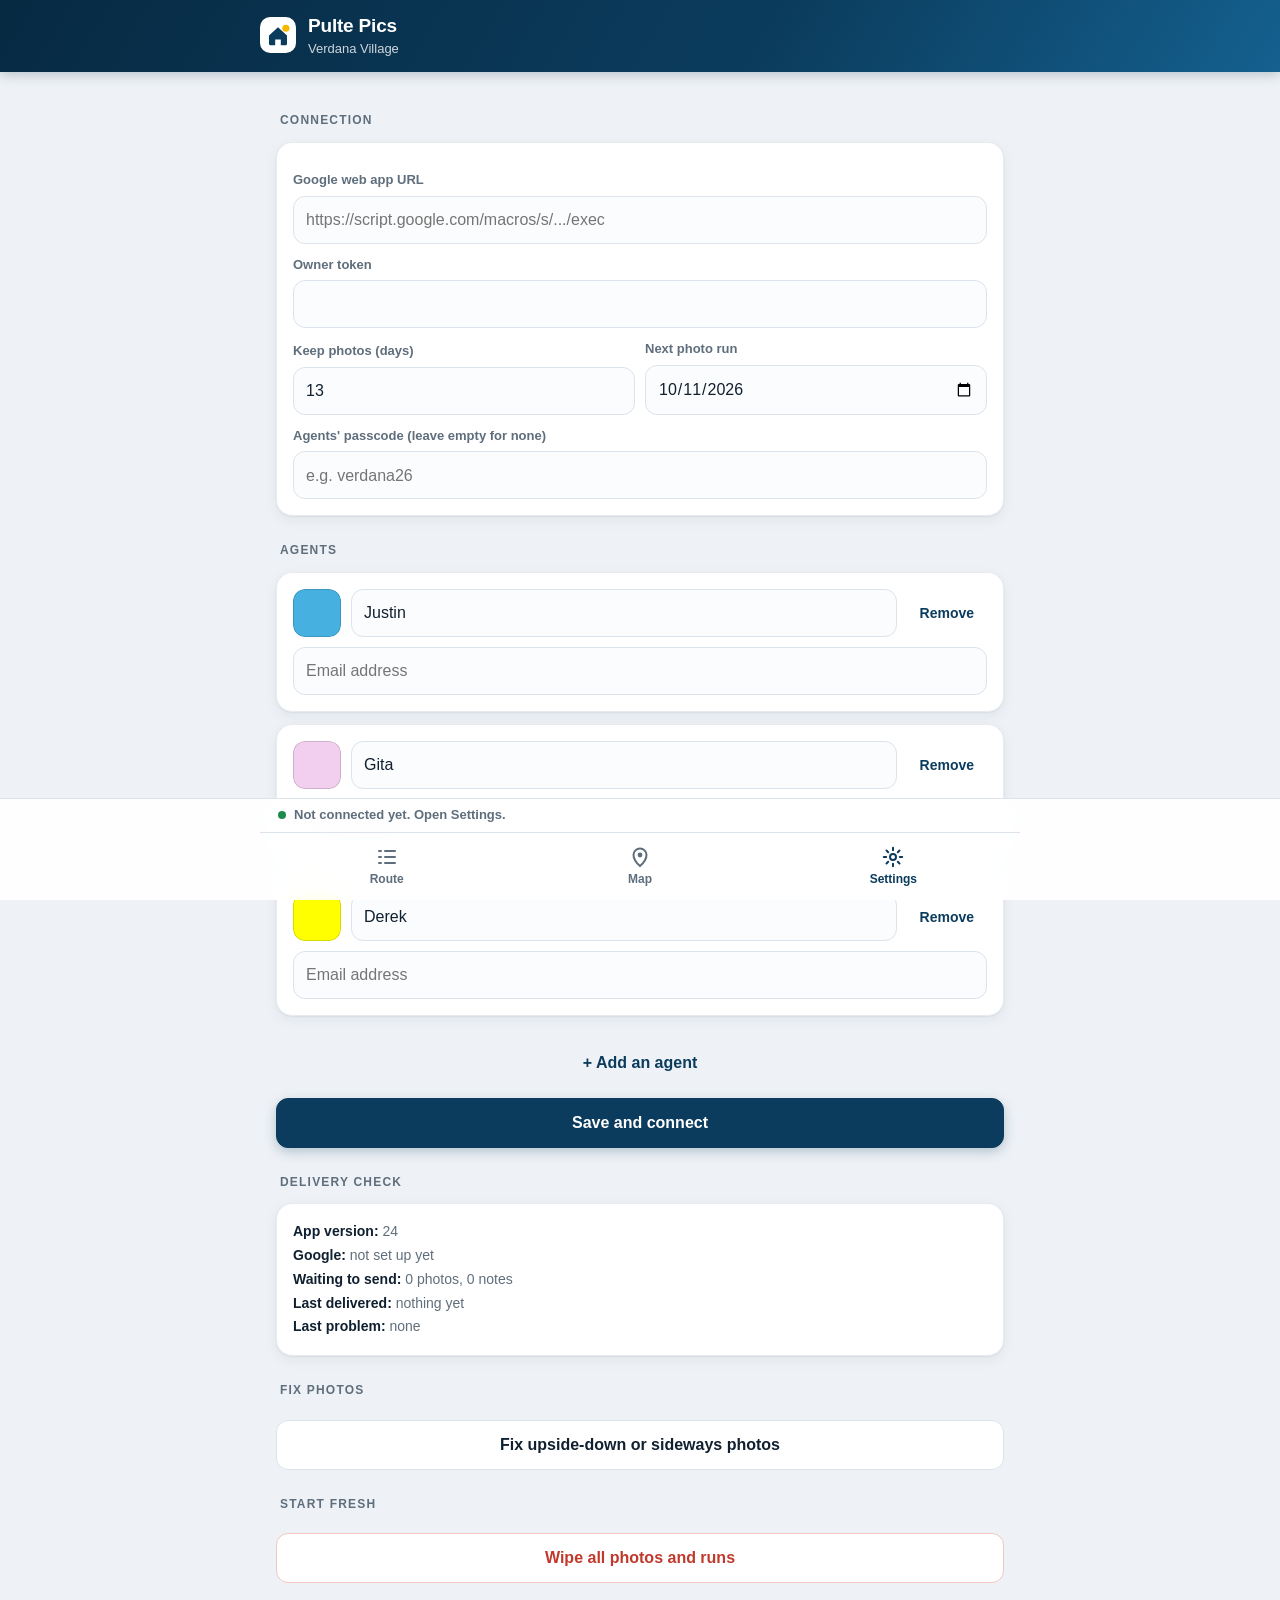
==== docs/index.html @ 641f1fa7 "Turn photos from the agents' page; owner path for shared photo actions; delivered count from Drive i" ====
<!doctype html>
<html lang="en">
<head>
<meta charset="utf-8">
<meta name="viewport" content="width=device-width, initial-scale=1, viewport-fit=cover">
<meta name="apple-mobile-web-app-capable" content="yes">
<meta name="apple-mobile-web-app-status-bar-style" content="black-translucent">
<meta name="apple-mobile-web-app-title" content="Pulte Pics">
<meta name="theme-color" content="#0b3c5d">
<meta name="robots" content="noindex">
<title>Pulte Pics</title>
<link rel="manifest" href="manifest.webmanifest">
<link rel="apple-touch-icon" href="icon.png">
<link rel="stylesheet" href="style.css?v=24">
</head>
<body>
<header>
  <div class="brand">
    <svg class="logo" viewBox="0 0 32 32" aria-hidden="true"><rect width="32" height="32" rx="9" fill="#fff"/><path d="M8 16.5 16 9l8 7.5V24a1 1 0 0 1-1 1h-4.5v-5h-5v5H9a1 1 0 0 1-1-1z" fill="#0b3c5d"/><circle cx="23" cy="10" r="3.2" fill="#f5b800"/></svg>
    <div>
      <h1>Pulte Pics</h1>
      <div class="sub" id="headsub">Verdana Village</div>
    </div>
  </div>
</header>

<main>
  <!-- Run: start, review, route -->
  <section id="view-run">
    <div id="run-start">
      <div class="intro">
        <h2 class="title">New photo run</h2>
        <p class="muted">Upload the agents' starred map. Every star becomes a lot on your route.</p>
      </div>
      <div class="card">
        <div class="step"><span class="num-badge">1</span><div class="grow">
          <label for="run-date">Photo run date</label>
          <input type="date" id="run-date">
        </div></div>
        <div class="step"><span class="num-badge">2</span><div class="grow">
          <label for="map-file">Agents' starred map</label>
          <label class="drop" for="map-file">
            <svg viewBox="0 0 24 24" width="26" height="26" aria-hidden="true"><path d="M7 3h7l5 5v12a1 1 0 0 1-1 1H7a1 1 0 0 1-1-1V4a1 1 0 0 1 1-1z" fill="none" stroke="currentColor" stroke-width="1.6"/><path d="M14 3v5h5M12 11v6m-3-3 3-3 3 3" fill="none" stroke="currentColor" stroke-width="1.6" stroke-linecap="round" stroke-linejoin="round"/></svg>
            <span id="map-name">Choose the PDF</span>
          </label>
          <input type="file" id="map-file" accept="application/pdf" class="visually-hidden">
        </div></div>
        <div class="stack">
          <button class="primary" id="btn-read">Read the map</button>
          <button class="ghost" id="btn-manual">Skip the map and add lots by hand</button>
        </div>
        <p class="muted center" id="read-msg"></p>
      </div>
    </div>

    <div id="run-review" class="hide">
      <div class="intro">
        <h2 class="title">Check the lots</h2>
        <p class="muted" id="review-sum"></p>
      </div>
      <div id="review-warn"></div>
      <div id="review-list"></div>
      <div class="stack sticky-actions">
        <button class="primary" id="btn-route">Build my route</button>
        <div class="row">
          <button class="grow" id="btn-add">Add a lot</button>
          <button class="grow ghost" id="btn-discard">Start over</button>
        </div>
      </div>
    </div>

    <div id="run-route" class="hide">
      <div class="card summary">
        <div class="row between">
          <h2 class="title" id="route-title">Route</h2>
          <span class="muted" id="route-pct"></span>
        </div>
        <div class="progress"><i id="route-bar"></i></div>
        <div id="route-sum" class="agent-chips"></div>
        <div class="stack"><button class="primary big" id="btn-go">Go to next lot</button></div>
      </div>
      <div id="route-list"></div>
      <h3 class="section">When you are done</h3>
      <div class="stack">
        <button class="primary" id="btn-notify">Email agents: photos are complete</button>
        <button id="btn-reroute">Re-plan the rest from where I am</button>
        <div class="row">
          <button class="grow" id="btn-edit">Edit the lot list</button>
          <button class="grow ghost" id="btn-new">Finish run</button>
        </div>
      </div>
    </div>
  </section>

  <!-- One lot: find it, then shoot it -->
  <section id="view-lot" class="hide">
    <button class="back" id="btn-back">&larr; Route</button>
    <div class="card lot-hero" id="lot-band">
      <div>
        <div class="agent-tag"><span class="dot" id="lot-dot"></span><span id="lot-agent"></span></div>
        <div class="big-lot"><small>Lot</small><span id="lot-num"></span></div>
      </div>
      <div id="lot-count" class="lot-count"></div>
    </div>

    <div id="lot-find">
      <div class="card compass">
        <svg id="arrow" viewBox="0 0 100 100" width="108" height="108" aria-hidden="true">
          <circle cx="50" cy="50" r="46" fill="#f3f6f9" stroke="#d9e1e8" stroke-width="2"/>
          <path d="M50 12 L71 70 L50 58 L29 70 Z" fill="#0b3c5d"/>
        </svg>
        <div class="grow">
          <div id="find-dist" class="dist">Finding you...</div>
          <div id="find-hint" class="muted"></div>
          <button class="small" id="btn-compass">Turn on compass</button>
        </div>
      </div>
      <div id="mini"><svg id="mini-path" class="routeline"></svg><div id="mini-here" class="hide"></div><div id="mini-target"></div><div id="mini-me" class="hide"><i></i></div></div>
      <div class="stack">
        <button class="good big" id="btn-here">I'm here: take photos</button>
        <button class="ghost" id="btn-skip-find">Skip the camera, go to notes</button>
      </div>
    </div>

    <div id="lot-shoot" class="hide">
      <div class="row">
        <button class="primary grow" id="btn-cam">Take photos</button>
        <label class="btn grow" title="The iPhone camera with Night mode and full 12 MP. Tap Use Photo after each shot.">Best quality
          <input type="file" id="hq" accept="image/*" capture="environment" class="hide">
        </label>
      </div>
      <div class="row quality-row">
        <span class="muted grow">Low light? <b>Best quality</b> uses the iPhone camera with Night mode. Photos are not saved to your camera roll.</span>
        <label class="btn small">Library
          <input type="file" id="lib" accept="image/*" multiple class="hide">
        </label>
      </div>
      <div class="card">
        <p id="lot-photos-sum" class="muted"></p>
        <div id="lot-photos"></div>
      </div>
      <h3 class="section">Stage</h3>
      <div class="chips" id="stage-chips"></div>
      <label for="lot-extra">Anything to add (optional)</label>
      <textarea id="lot-extra" rows="2" placeholder="e.g. Pool cage going up"></textarea>
      <div class="preview">
        <div class="preview-label">Customer note</div>
        <div id="lot-preview"></div>
      </div>
      <div class="stack">
        <button class="good big" id="btn-done">Submit &rarr; next lot</button>
        <button class="ghost" id="btn-refind">Back to finding this lot</button>
      </div>
    </div>
  </section>

  <!-- Map -->
  <section id="view-map" class="hide">
    <div class="map-tools">
      <div class="seg">
        <button id="zoom-out" aria-label="Zoom out">&minus;</button>
        <button id="zoom-in" aria-label="Zoom in">+</button>
      </div>
      <button class="small" id="zoom-next">Next lot</button>
      <span class="muted">Pinch to zoom · tap a pin</span>
    </div>
    <div id="mapwrap"><div id="mapinner"></div></div>
  </section>

  <!-- Straighten photos already in Drive -->
  <section id="view-fix" class="hide">
    <button class="back" id="fix-back">&larr; Settings</button>
    <div class="intro">
      <h2 class="title">Fix photo orientation</h2>
      <p class="muted">Tap a photo to turn it: once for upside down, again for a quarter turn either way. Then press Fix. Each original goes to Drive's trash only after its straightened copy is saved, so nothing is lost.</p>
    </div>
    <div class="row" style="margin-bottom:8px"><select id="fix-date" class="grow" aria-label="Photo run"></select></div>
    <p class="muted" id="fix-msg"></p>
    <div id="fix-list"></div>
    <div class="stack sticky-actions"><button class="primary" id="fix-go" disabled>Fix 0 photos</button></div>
  </section>

  <!-- Settings -->
  <section id="view-settings" class="hide">
    <h3 class="section">Connection</h3>
    <div class="card">
      <label for="set-url">Google web app URL</label>
      <input type="text" id="set-url" autocapitalize="off" autocorrect="off" placeholder="https://script.google.com/macros/s/.../exec">
      <label for="set-token">Owner token</label>
      <input type="password" id="set-token" autocapitalize="off" autocorrect="off">
      <div class="row two">
        <div class="grow"><label for="set-expire">Keep photos (days)</label><input type="number" id="set-expire" min="1" max="90"></div>
        <div class="grow"><label for="set-next">Next photo run</label><input type="date" id="set-next"></div>
      </div>
      <label for="set-pass">Agents' passcode (leave empty for none)</label>
      <input type="text" id="set-pass" autocapitalize="off" autocorrect="off" autocomplete="off" placeholder="e.g. verdana26">
    </div>
    <h3 class="section">Agents</h3>
    <div id="agent-list"></div>
    <div class="stack">
      <button class="ghost" id="btn-add-agent">+ Add an agent</button>
      <button class="primary" id="btn-save">Save and connect</button>
    </div>
    <p class="muted center" id="set-msg"></p>
    <div id="portal-links"></div>
    <h3 class="section">Delivery check</h3>
    <div class="card diag" id="diag"></div>
    <h3 class="section">Fix photos</h3>
    <div class="stack"><button id="btn-fixer">Fix upside-down or sideways photos</button></div>
    <h3 class="section">Start fresh</h3>
    <div class="stack"><button class="danger" id="btn-wipe">Wipe all photos and runs</button></div>
  </section>
</main>

<!-- Rapid camera: every tap of the shutter saves a photo, no confirm step -->
<div id="camera" class="hide">
  <video id="cam-video" playsinline autoplay muted></video>
  <div id="cam-flash"></div>
  <div id="cam-ui">
    <div id="cam-top"></div>
    <button id="cam-torch" class="hide" aria-pressed="false">Light</button>
    <button id="cam-flip" title="Use this if saved photos come out upside down">Flip</button>
    <div id="cam-lenses"></div>
    <div id="cam-bar">
      <span id="cam-count">0</span>
      <button id="cam-shutter" aria-label="Take a photo"></button>
      <button id="cam-close">Done</button>
    </div>
  </div>
</div>

<nav>
  <div id="status">Not connected yet. Open Settings.</div>
  <div class="tabs">
    <button data-tab="run" class="on"><svg viewBox="0 0 24 24" aria-hidden="true"><path d="M4 6h2m4 0h10M4 12h2m4 0h10M4 18h2m4 0h10" fill="none" stroke="currentColor" stroke-width="2" stroke-linecap="round"/></svg>Route</button>
    <button data-tab="map"><svg viewBox="0 0 24 24" aria-hidden="true"><path d="M12 21s-6.5-5.6-6.5-11a6.5 6.5 0 0 1 13 0c0 5.4-6.5 11-6.5 11z" fill="none" stroke="currentColor" stroke-width="2"/><circle cx="12" cy="10" r="2.4" fill="currentColor"/></svg>Map</button>
    <button data-tab="settings"><svg viewBox="0 0 24 24" aria-hidden="true"><circle cx="12" cy="12" r="3" fill="none" stroke="currentColor" stroke-width="2"/><path d="M12 2.8v2.4m0 13.6v2.4M2.8 12h2.4m13.6 0h2.4M5.5 5.5l1.7 1.7m9.6 9.6 1.7 1.7M5.5 18.5l1.7-1.7m9.6-9.6 1.7-1.7" stroke="currentColor" stroke-width="2" stroke-linecap="round"/></svg>Settings</button>
  </div>
</nav>

<script src="route.js?v=24"></script>
<script src="mapread.js?v=24"></script>
<script src="app.js?v=24"></script>
</body>
</html>
---- docs/style.css ----
/* Pulte Pics: photographer side */
:root {
  --bg: #eef2f6;
  --card: #ffffff;
  --ink: #102030;
  --muted: #5f6e7c;
  --line: #dde3ea;
  --brand: #0b3c5d;
  --brand-2: #14608f;
  --accent: #f5b800;
  --good: #1d8a4e;
  --bad: #c0392b;
  --radius: 16px;
  --shadow: 0 1px 2px rgba(16, 32, 48, .06), 0 4px 14px rgba(16, 32, 48, .06);
}
* { box-sizing: border-box; -webkit-tap-highlight-color: transparent; }
html, body { margin: 0; }
body {
  background: var(--bg);
  color: var(--ink);
  font: 16px/1.45 -apple-system, BlinkMacSystemFont, "SF Pro Text", "Segoe UI", Roboto, sans-serif;
  -webkit-text-size-adjust: 100%;
}
.hide { display: none !important; }
.visually-hidden { position: absolute; width: 1px; height: 1px; opacity: 0; pointer-events: none; }

/* ---------- header ---------- */
header {
  position: sticky; top: 0; z-index: 20;
  background: linear-gradient(120deg, #072a43, var(--brand) 60%, var(--brand-2));
  color: #fff;
  padding: calc(env(safe-area-inset-top) + 12px) 18px 14px;
  box-shadow: 0 2px 12px rgba(7, 42, 67, .25);
}
.brand { display: flex; align-items: center; gap: 12px; max-width: 760px; margin: 0 auto; }
.logo { width: 36px; height: 36px; flex: none; }
header h1 { margin: 0; font-size: 19px; letter-spacing: -.01em; }
header .sub { font-size: 13px; opacity: .8; }

main { padding: 14px 16px 150px; max-width: 760px; margin: 0 auto; }

/* ---------- type ---------- */
h2, h3 { margin: 0; }
.title { font-size: 22px; letter-spacing: -.02em; }
.section { font-size: 12px; font-weight: 700; letter-spacing: .1em; text-transform: uppercase; color: var(--muted); margin: 26px 4px 10px; }
.intro { margin: 6px 4px 14px; }
.intro .muted { margin-top: 4px; }
p { margin: 8px 0; }
.muted { color: var(--muted); font-size: 14px; }
.center { text-align: center; }
label { display: block; font-size: 13px; font-weight: 600; color: var(--muted); margin: 12px 0 6px; }

/* ---------- surfaces ---------- */
.card {
  background: var(--card); border-radius: var(--radius); box-shadow: var(--shadow);
  padding: 16px; margin: 12px 0; border: 1px solid rgba(221, 227, 234, .7);
}

/* ---------- controls ---------- */
button, .btn {
  font: inherit; font-weight: 600; font-size: 16px;
  border: 1px solid var(--line); background: #fff; color: var(--ink);
  border-radius: 12px; padding: 12px 16px; min-height: 50px; cursor: pointer;
  display: inline-flex; align-items: center; justify-content: center; gap: 8px;
  text-decoration: none; transition: transform .08s, box-shadow .15s, background .15s;
}
button:active, .btn:active { transform: scale(.98); }
button.primary, .btn.primary { background: var(--brand); border-color: var(--brand); color: #fff; box-shadow: 0 4px 12px rgba(11, 60, 93, .25); }
button.good { background: var(--good); border-color: var(--good); color: #fff; box-shadow: 0 4px 12px rgba(29, 138, 78, .25); }
button.ghost { background: transparent; border-color: transparent; color: var(--brand); }
button.danger { background: #fff; color: var(--bad); border-color: #f1c6c0; }
button.big { min-height: 58px; font-size: 17px; }
button.small, .btn.small { min-height: 38px; padding: 7px 12px; font-size: 14px; font-weight: 600; border-radius: 10px; }
button:disabled { opacity: .5; }
button.back { min-height: 36px; padding: 6px 12px; font-size: 14px; border-radius: 99px; background: #fff; }
.row { display: flex; gap: 10px; align-items: center; }
.row > .grow, .grow { flex: 1; min-width: 0; }
.row.between { justify-content: space-between; }
.row.two { align-items: flex-end; }
.stack > * { width: 100%; margin-top: 10px; }
input[type=text], input[type=email], input[type=number], input[type=date], input[type=password], select, textarea {
  font: inherit; width: 100%; padding: 11px 12px; min-height: 48px;
  border: 1px solid var(--line); border-radius: 12px; background: #fbfcfd; color: var(--ink);
  -webkit-appearance: none; appearance: none;
}
select { background: #fbfcfd url("data:image/svg+xml,%3Csvg xmlns='http://www.w3.org/2000/svg' width='12' height='8'%3E%3Cpath d='M1 1l5 5 5-5' fill='none' stroke='%235f6e7c' stroke-width='2'/%3E%3C/svg%3E") no-repeat right 14px center; padding-right: 36px; }
input:focus, select:focus, textarea:focus { outline: none; border-color: var(--brand-2); box-shadow: 0 0 0 3px rgba(20, 96, 143, .15); background: #fff; }
textarea { resize: vertical; }

/* ---------- start ---------- */
.step { display: flex; gap: 14px; align-items: flex-start; padding: 4px 0 8px; }
.num-badge { flex: none; width: 28px; height: 28px; border-radius: 50%; background: var(--brand); color: #fff; font-size: 14px; font-weight: 700; display: flex; align-items: center; justify-content: center; margin-top: 34px; }
.drop { display: flex; align-items: center; gap: 12px; margin: 0; padding: 16px; border: 2px dashed #c6d2dd; border-radius: 14px; background: #f7fafc; color: var(--brand); font-size: 16px; font-weight: 600; cursor: pointer; }
.drop.has { border-style: solid; border-color: var(--good); color: var(--good); background: #f1faf4; }

/* ---------- review ---------- */
.review-card { display: grid; grid-template-columns: 92px 1fr; gap: 14px; align-items: start; }
.thumb { width: 92px; height: 92px; border-radius: 12px; object-fit: cover; box-shadow: inset 0 0 0 1px rgba(0,0,0,.08); background: #e8edf2; }
.review-card .fields { display: grid; grid-template-columns: 1fr 1fr; gap: 8px; }
.review-card .fields input, .review-card .fields select { min-height: 44px; font-weight: 600; }
.review-card .acts { display: flex; gap: 6px; margin-top: 8px; flex-wrap: wrap; }
.review-card.warn { box-shadow: var(--shadow), inset 4px 0 0 #e7a400; }
.flag { color: #a4361f; font-size: 13px; font-weight: 600; margin-top: 6px; display: flex; gap: 6px; }
.flag::before { content: "!"; flex: none; width: 17px; height: 17px; border-radius: 50%; background: #fbe3dc; color: #a4361f; font-size: 12px; display: flex; align-items: center; justify-content: center; }
.notice { background: #fff8e6; border: 1px solid #f3dc9b; color: #6b4f00; border-radius: 14px; padding: 12px 14px; margin: 10px 0; font-size: 14px; font-weight: 600; }
.sticky-actions { position: sticky; bottom: calc(102px + env(safe-area-inset-bottom)); background: linear-gradient(transparent, var(--bg) 22%); padding-top: 18px; z-index: 5; }

/* ---------- route ---------- */
.summary .title { font-size: 20px; }
.progress { height: 10px; border-radius: 99px; background: #e5ebf0; overflow: hidden; margin: 12px 0; }
.progress i { display: block; height: 100%; width: 0; border-radius: 99px; background: linear-gradient(90deg, var(--good), #33b06c); transition: width .4s; }
.agent-chips { display: flex; flex-wrap: wrap; gap: 8px; }
.achip { display: inline-flex; align-items: center; gap: 7px; padding: 6px 12px 6px 8px; border-radius: 99px; background: #f1f4f7; font-size: 14px; font-weight: 600; }
.achip b { color: var(--muted); font-weight: 600; }
.dot { display: inline-block; width: 14px; height: 14px; border-radius: 50%; box-shadow: inset 0 0 0 1px rgba(0,0,0,.25); flex: none; }
.lot-row { display: flex; gap: 12px; align-items: center; padding: 12px 14px; margin: 8px 0; cursor: pointer; }
.lot-row .order { width: 30px; height: 30px; flex: none; border-radius: 50%; background: #eef2f6; color: var(--muted); font-size: 13px; font-weight: 700; display: flex; align-items: center; justify-content: center; }
.lot-row .num { font-size: 21px; font-weight: 800; letter-spacing: -.01em; min-width: 62px; }
.lot-row .who { display: flex; align-items: center; gap: 7px; color: var(--muted); font-size: 14px; }
.pill { font-size: 12px; font-weight: 700; padding: 4px 10px; border-radius: 99px; white-space: nowrap; }
.pill.done { background: #e4f5ea; color: var(--good); }
.pill.next { background: var(--brand); color: #fff; }
.pill.part { background: #fff3d6; color: #7a5a00; }
.lot-row.done { opacity: .62; }
.lot-row.done .order { background: #e4f5ea; color: var(--good); }
.lot-row.next { box-shadow: var(--shadow), 0 0 0 2px var(--brand); }
.lot-row.next .order { background: var(--brand); color: #fff; }

/* ---------- one lot ---------- */
.lot-hero { position: relative; overflow: hidden; display: flex; justify-content: space-between; align-items: flex-end; padding: 18px 18px 16px 24px; }
.lot-hero::before { content: ""; position: absolute; left: 0; top: 0; bottom: 0; width: 8px; background: var(--c, #ccc); }
.agent-tag { display: inline-flex; align-items: center; gap: 8px; font-weight: 700; font-size: 15px; padding: 5px 12px 5px 8px; border-radius: 99px; background: #f1f4f7; }
.big-lot { font-size: 60px; font-weight: 800; line-height: 1; letter-spacing: -.03em; margin-top: 10px; }
.big-lot small { display: block; font-size: 13px; letter-spacing: .1em; text-transform: uppercase; color: var(--muted); font-weight: 700; margin-bottom: 2px; }
.lot-count { text-align: right; font-size: 14px; color: var(--muted); }
.lot-count b { display: block; font-size: 28px; color: var(--ink); line-height: 1.1; }
.chips { display: flex; flex-wrap: wrap; gap: 8px; }
.chips button { min-height: 42px; padding: 8px 14px; font-weight: 600; font-size: 14px; border-radius: 99px; }
.chips button.on { background: var(--brand); color: #fff; border-color: var(--brand); }
.preview { margin: 14px 0 4px; background: #f6f9fb; border: 1px solid var(--line); border-radius: 14px; padding: 12px 14px; }
.preview-label { font-size: 11px; font-weight: 700; letter-spacing: .1em; text-transform: uppercase; color: var(--muted); margin-bottom: 4px; }
#lot-preview { font-size: 15px; }

/* find the lot */
.compass { display: flex; gap: 16px; align-items: center; }
.compass svg { flex: none; transition: transform .15s linear; filter: drop-shadow(0 2px 4px rgba(16,32,48,.12)); }
.compass .small { margin-top: 10px; }
.dist { font-size: 28px; font-weight: 800; letter-spacing: -.02em; line-height: 1.15; }
#mini { position: relative; height: 320px; border-radius: var(--radius); overflow: hidden; background: #cfe3c0 url(map.jpg) no-repeat; box-shadow: var(--shadow); margin: 12px 0; }
#mini-target { position: absolute; width: 36px; height: 36px; margin: -18px 0 0 -18px; border: 4px solid #e11d48; border-radius: 50%; box-shadow: 0 0 0 3px #fff, 0 2px 8px rgba(0,0,0,.3); }
#mini-me, .me { position: absolute; width: 18px; height: 18px; margin: -9px 0 0 -9px; background: #1a73e8; border: 3px solid #fff; border-radius: 50%; box-shadow: 0 0 0 6px rgba(26,115,232,.22); z-index: 3; }
#mini-here { position: absolute; width: 32px; height: 32px; margin: -16px 0 0 -16px; border-radius: 50%; background: rgba(255, 221, 0, .4); border: 3px solid var(--accent); }
#mini-me i { display: none; position: absolute; left: 50%; bottom: 100%; margin-left: -9px; border-left: 9px solid transparent; border-right: 9px solid transparent; border-bottom: 20px solid rgba(26,115,232,.75); }
#mini-me.facing i { display: block; }

/* photos taken on a lot */
#lot-photos { display: grid; grid-template-columns: repeat(auto-fill, minmax(76px, 1fr)); gap: 8px; }
#lot-photos:empty { display: none; }
#lot-photos-sum { margin: 0 0 10px; font-weight: 600; }
#lot-photos-sum:only-child, #lot-photos:empty ~ * { margin: 0; }
#lot-photos-sum.ok { color: var(--good); }
.shot { position: relative; aspect-ratio: 1; border-radius: 12px; overflow: hidden; background: #e7ebef; display: block; }
.shot img { width: 100%; height: 100%; object-fit: cover; display: block; opacity: .55; }
.shot.sent img { opacity: 1; }
.shot b { position: absolute; right: 4px; bottom: 4px; width: 22px; height: 22px; border-radius: 50%; background: #7b8794; color: #fff; font-size: 13px; display: flex; align-items: center; justify-content: center; box-shadow: 0 0 0 2px #fff; }
.shot.sent b { background: var(--good); }

/* ---------- map ---------- */
.map-tools { display: flex; gap: 10px; align-items: center; margin-bottom: 10px; }
.seg { display: inline-flex; border-radius: 12px; overflow: hidden; box-shadow: var(--shadow); }
.seg button { min-height: 40px; width: 46px; padding: 0; border: 0; border-radius: 0; font-size: 22px; font-weight: 500; }
.seg button + button { border-left: 1px solid var(--line); }
#mapwrap { overflow: auto; touch-action: pan-x pan-y; height: calc(100vh - 300px); height: calc(100dvh - 300px); min-height: 320px; border-radius: var(--radius); background: #cfe3c0; box-shadow: var(--shadow); -webkit-overflow-scrolling: touch; }
#mapinner { position: relative; }
#mapinner img { display: block; width: 100%; }
.pin {
  position: absolute; transform: translate(-50%, -50%); box-sizing: border-box;
  min-width: var(--pin, 14px); height: var(--pin, 14px); padding: 0 1px; border-radius: 99px;
  border: 1px solid #102030; color: #102030; font-size: calc(var(--pin, 14px) * .58); line-height: 1; font-weight: 800;
  display: flex; align-items: center; justify-content: center;
}
.pin.done { opacity: .45; }
.pin.next { box-shadow: 0 0 0 2px #fff, 0 0 0 4px #e11d48; z-index: 2; }
#mapinner.far .pin { font-size: 0; padding: 0; }
.routeline { position: absolute; inset: 0; width: 100%; height: 100%; pointer-events: none; }
.routeline polyline { fill: none; stroke-linejoin: round; stroke-linecap: round; vector-effect: non-scaling-stroke; }

/* ---------- settings ---------- */
.agent-row { display: grid; grid-template-columns: 48px 1fr auto; gap: 10px; align-items: center; }
.agent-row input[type=color] { width: 48px; height: 48px; padding: 0; border: 0; border-radius: 12px; background: none; }
.agent-row input[type=color]::-webkit-color-swatch-wrapper { padding: 0; }
.agent-row input[type=color]::-webkit-color-swatch { border: 1px solid rgba(0,0,0,.15); border-radius: 12px; }
.team-link { display: flex; gap: 10px; align-items: center; background: linear-gradient(120deg, #072a43, var(--brand)); color: #fff; }
.team-link .muted { color: rgba(255,255,255,.75); }
.team-link button, .team-link .btn { background: rgba(255,255,255,.14); color: #fff; border-color: rgba(255,255,255,.3); }
.diag { font-size: 14px; color: var(--muted); line-height: 1.7; }
.diag b { color: var(--ink); }

/* ---------- bottom bar ---------- */
nav {
  position: fixed; left: 0; right: 0; bottom: 0; z-index: 20;
  background: rgba(255,255,255,.92); -webkit-backdrop-filter: blur(14px); backdrop-filter: blur(14px);
  border-top: 1px solid var(--line);
  padding-bottom: env(safe-area-inset-bottom);
}
#status { display: flex; align-items: center; gap: 8px; font-size: 13px; font-weight: 600; padding: 7px 18px; color: var(--muted); border-bottom: 1px solid var(--line); max-width: 760px; margin: 0 auto; }
#status::before { content: ""; width: 8px; height: 8px; border-radius: 50%; background: var(--good); flex: none; }
#status.busy { color: #7a5a00; }
#status.busy::before { background: var(--accent); animation: pulse 1.2s infinite; }
#status.err { color: var(--bad); }
#status.err::before { background: var(--bad); }
@keyframes pulse { 50% { opacity: .3; } }
nav .tabs { display: flex; max-width: 760px; margin: 0 auto; }
nav .tabs button { flex: 1; flex-direction: column; gap: 2px; border: 0; border-radius: 0; min-height: 58px; font-size: 12px; color: var(--muted); background: none; }
nav .tabs svg { width: 24px; height: 24px; }
nav .tabs button.on { color: var(--brand); }

/* ---------- rapid camera ---------- */
#camera { position: fixed; inset: 0; z-index: 50; background: #000; }
#cam-video { width: 100%; height: 100%; object-fit: contain; }
#cam-top { position: absolute; top: calc(env(safe-area-inset-top) + 10px); left: 50%; transform: translateX(-50%); color: #fff; font-size: 13px; font-weight: 600; background: rgba(0,0,0,.45); padding: 6px 14px; border-radius: 99px; white-space: nowrap; }
#cam-bar { position: absolute; left: 0; right: 0; bottom: calc(env(safe-area-inset-bottom) + 22px); display: flex; align-items: center; justify-content: space-around; }
#cam-count { color: #fff; font-size: 17px; font-weight: 800; width: 84px; text-align: center; text-shadow: 0 1px 3px #000; }
#cam-shutter { width: 84px; height: 84px; min-height: 84px; border-radius: 50%; background: #fff; border: 6px solid rgba(255,255,255,.4); background-clip: padding-box; padding: 0; box-shadow: none; }
#cam-shutter:active { background: #d9d9d9; transform: scale(.94); }
#cam-close { width: 84px; background: rgba(255,255,255,.16); color: #fff; border-color: rgba(255,255,255,.45); border-radius: 99px; }
#cam-flash { position: absolute; inset: 0; background: #fff; opacity: 0; pointer-events: none; }
#cam-flash.go { animation: flash .18s ease-out; }
@keyframes flash { from { opacity: .7; } to { opacity: 0; } }
#cam-lenses { position: absolute; left: 0; right: 0; bottom: calc(env(safe-area-inset-bottom) + 128px); display: flex; justify-content: center; gap: 10px; }
#cam-lenses button { min-height: 42px; min-width: 50px; padding: 0 12px; border-radius: 99px; background: rgba(0,0,0,.5); color: #fff; border-color: rgba(255,255,255,.45); font-size: 15px; box-shadow: none; }
#cam-lenses button.on { background: #ffd60a; color: #000; border-color: #ffd60a; }

/* The control layer. Held sideways it lays out like the iPhone camera: shutter at the right middle, lenses beside it,
   saved count above and Done below. With rotation lock on, the screen stays tall, so the whole layer is turned to
   face the photographer (tilt-l: top of the phone to the left, tilt-r: to the right). */
#cam-ui { position: absolute; left: 0; top: 0; width: 100%; height: 100%; transform-origin: 0 0; }
#camera.tilt-l #cam-ui { width: 100vh; height: 100vw; transform: rotate(90deg) translateY(-100%); }
#camera.tilt-r #cam-ui { width: 100vh; height: 100vw; transform: rotate(-90deg) translateX(-100%); }
@supports (height: 100dvh) {
  #camera.tilt-l #cam-ui, #camera.tilt-r #cam-ui { width: 100dvh; height: 100dvw; }
  #camera.tilt-l #cam-ui { transform: rotate(90deg) translateY(-100%); }
  #camera.tilt-r #cam-ui { transform: rotate(-90deg) translateX(-100%); }
}
@media (orientation: landscape) {
  #cam-bar { left: auto; top: 0; bottom: 0; right: calc(env(safe-area-inset-right) + 14px); width: 96px; flex-direction: column; justify-content: space-around; padding: 14px 0; }
  #cam-lenses { left: auto; top: 0; bottom: 0; right: calc(env(safe-area-inset-right) + 124px); flex-direction: column; justify-content: center; }
  #cam-count { width: auto; }
}
#camera.tilt-l #cam-bar, #camera.tilt-r #cam-bar { left: auto; top: 0; bottom: 0; right: 18px; width: 96px; flex-direction: column; justify-content: space-around; padding: 14px 0; }
#camera.tilt-l #cam-lenses, #camera.tilt-r #cam-lenses { left: auto; top: 0; bottom: 0; right: 128px; flex-direction: column; justify-content: center; }
#camera.tilt-l #cam-count, #camera.tilt-r #cam-count { width: auto; }
#camera.tilt-l #cam-top, #camera.tilt-r #cam-top { top: 12px; }
#camera.tilt-l #cam-flip, #camera.tilt-r #cam-flip { top: 10px; right: 140px; }
#camera.tilt-l #cam-torch, #camera.tilt-r #cam-torch { top: 10px; left: 16px; }

/* older per-agent page (agent.html) */
.grid { display: grid; grid-template-columns: repeat(auto-fill, minmax(150px, 1fr)); gap: 8px; margin-top: 10px; }
.grid a { display: block; aspect-ratio: 4 / 3; background: #e7ebef; border-radius: 8px; overflow: hidden; }
.grid img { width: 100%; height: 100%; object-fit: cover; display: block; }
.wide main { max-width: 1100px; }

/* delete a photo */
.shot .del { position: absolute; top: 4px; right: 4px; width: 24px; height: 24px; border-radius: 50%; background: rgba(16, 32, 48, .72); color: #fff; font-style: normal; font-size: 16px; line-height: 1; display: flex; align-items: center; justify-content: center; cursor: pointer; }

/* arrived at the lot */
.compass.arrived { box-shadow: var(--shadow), 0 0 0 2px var(--good); background: #f2fbf5; }
.compass.arrived .dist { color: var(--good); }
button.pulse { animation: ready 1.4s ease-in-out infinite; }
@keyframes ready { 50% { box-shadow: 0 0 0 8px rgba(29, 138, 78, .18); } }
@media (prefers-reduced-motion: reduce) { button.pulse { animation: none; } }

/* flip saved photos if they come out upside down */
#cam-flip { position: absolute; top: calc(env(safe-area-inset-top) + 8px); right: calc(env(safe-area-inset-right) + 12px); min-height: 36px; padding: 6px 14px; border-radius: 99px; background: rgba(0,0,0,.45); color: #fff; border-color: rgba(255,255,255,.45); font-size: 13px; box-shadow: none; }
#cam-flip.on { background: #ffd60a; color: #000; border-color: #ffd60a; }

/* quality options under the camera buttons */
.quality-row { margin-top: 8px; align-items: center; }
.quality-row .muted { font-size: 13px; line-height: 1.35; }
/* flashlight in the rapid camera */
#cam-torch { position: absolute; top: calc(env(safe-area-inset-top) + 8px); left: calc(env(safe-area-inset-left) + 12px); min-height: 36px; padding: 6px 14px; border-radius: 99px; background: rgba(0,0,0,.45); color: #fff; border-color: rgba(255,255,255,.45); font-size: 13px; box-shadow: none; }
#cam-torch.on { background: #ffd60a; color: #000; border-color: #ffd60a; }

/* fix photo orientation */
.fix-lot .row { gap: 8px; margin-bottom: 10px; }
.fix-grid { display: grid; grid-template-columns: repeat(auto-fill, minmax(92px, 1fr)); gap: 8px; }
.fix-shot { position: relative; padding: 0; min-height: 0; aspect-ratio: 4 / 3; border-radius: 10px; overflow: hidden; background: #e7ebef; border: 2px solid transparent; }
.fix-shot img { width: 100%; height: 100%; object-fit: cover; display: block; transition: transform .25s; }
.fix-shot.on { border-color: var(--accent); }
.fix-shot.fixed { border-color: var(--good); }
.fix-shot b { position: absolute; left: 4px; bottom: 4px; font-size: 12px; padding: 2px 7px; border-radius: 99px; background: var(--accent); color: #000; }
.fix-shot b:empty { display: none; }
.fix-shot.fixed b { background: var(--good); color: #fff; }
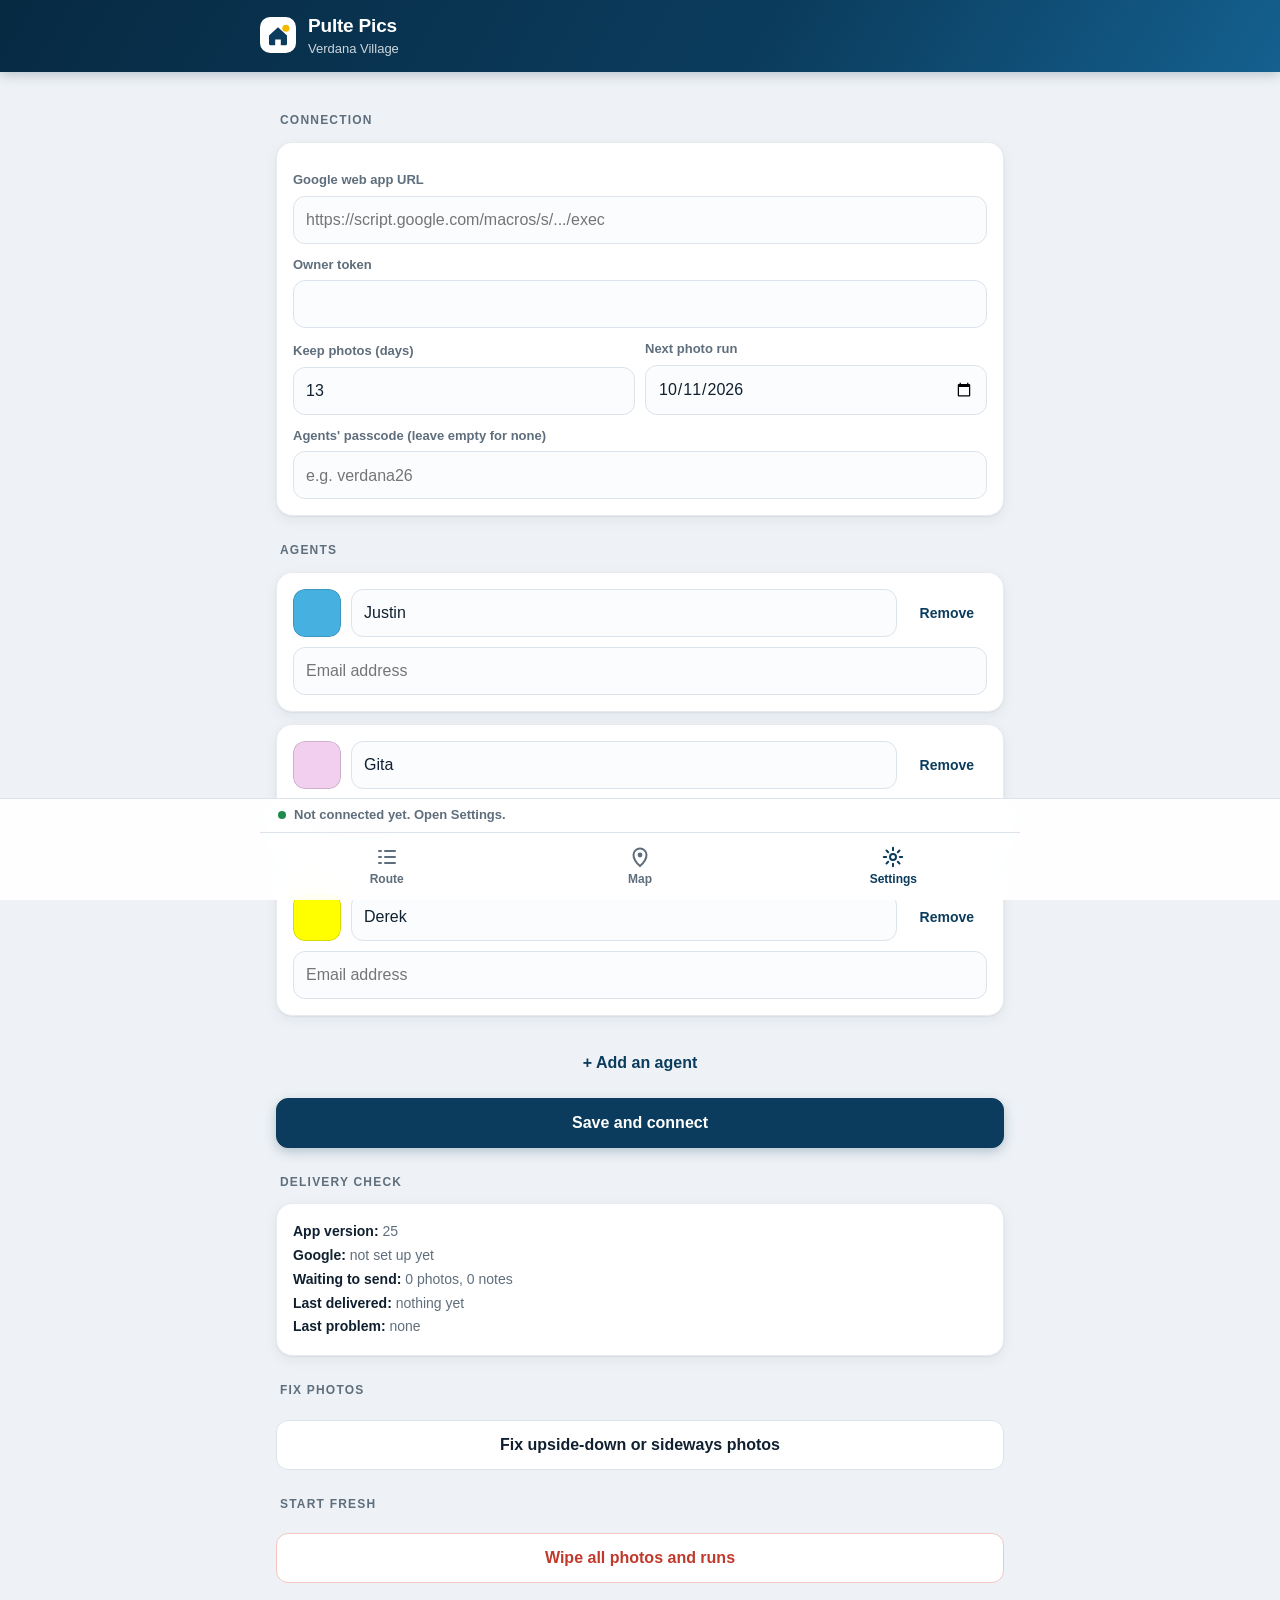
==== commit 9113ef1b: "Past runs: read-only route and photos for a finished run on the Route and Map tabs, from the agents'" ====
--- a/docs/index.html
+++ b/docs/index.html
@@ -11,7 +11,7 @@
 <title>Pulte Pics</title>
 <link rel="manifest" href="manifest.webmanifest">
 <link rel="apple-touch-icon" href="icon.png">
-<link rel="stylesheet" href="style.css?v=24">
+<link rel="stylesheet" href="style.css?v=25">
 </head>
 <body>
 <header>
@@ -53,6 +53,25 @@
       </div>
     </div>
 
+    <div id="past-picker" class="hide">
+      <h3 class="section">Past runs</h3>
+      <div class="card">
+        <p class="muted" style="margin-top:0">See a finished run's route and photos, exactly as the agents see them.</p>
+        <div class="row"><select id="past-date" class="grow" aria-label="Past photo run"></select><button class="primary" id="btn-past">Show</button></div>
+      </div>
+    </div>
+
+    <div id="run-past" class="hide">
+      <button class="back" id="past-back">&larr; New photo run</button>
+      <div class="card summary">
+        <div class="row between"><h2 class="title" id="past-title">Past run</h2><span class="muted" id="past-pct"></span></div>
+        <div class="progress"><i id="past-bar"></i></div>
+        <div id="past-sum" class="agent-chips"></div>
+        <p class="muted" style="margin-bottom:0">Read-only, from Google: the same photos the agents see. Open the Map tab to see the route.</p>
+      </div>
+      <div id="past-list"></div>
+    </div>
+
     <div id="run-review" class="hide">
       <div class="intro">
         <h2 class="title">Check the lots</h2>
@@ -238,8 +257,8 @@
   </div>
 </nav>
 
-<script src="route.js?v=24"></script>
-<script src="mapread.js?v=24"></script>
-<script src="app.js?v=24"></script>
+<script src="route.js?v=25"></script>
+<script src="mapread.js?v=25"></script>
+<script src="app.js?v=25"></script>
 </body>
 </html>
--- a/docs/style.css
+++ b/docs/style.css
@@ -291,3 +291,9 @@
 .fix-shot b { position: absolute; left: 4px; bottom: 4px; font-size: 12px; padding: 2px 7px; border-radius: 99px; background: var(--accent); color: #000; }
 .fix-shot b:empty { display: none; }
 .fix-shot.fixed b { background: var(--good); color: #fff; }
+
+/* past runs */
+.lot-row.past { flex-direction: column; align-items: stretch; }
+.lot-row.past.done { opacity: 1; }
+.past-photos { margin-top: 12px; padding-top: 12px; border-top: 1px solid var(--line); }
+.past-photos .fix-shot { display: block; }
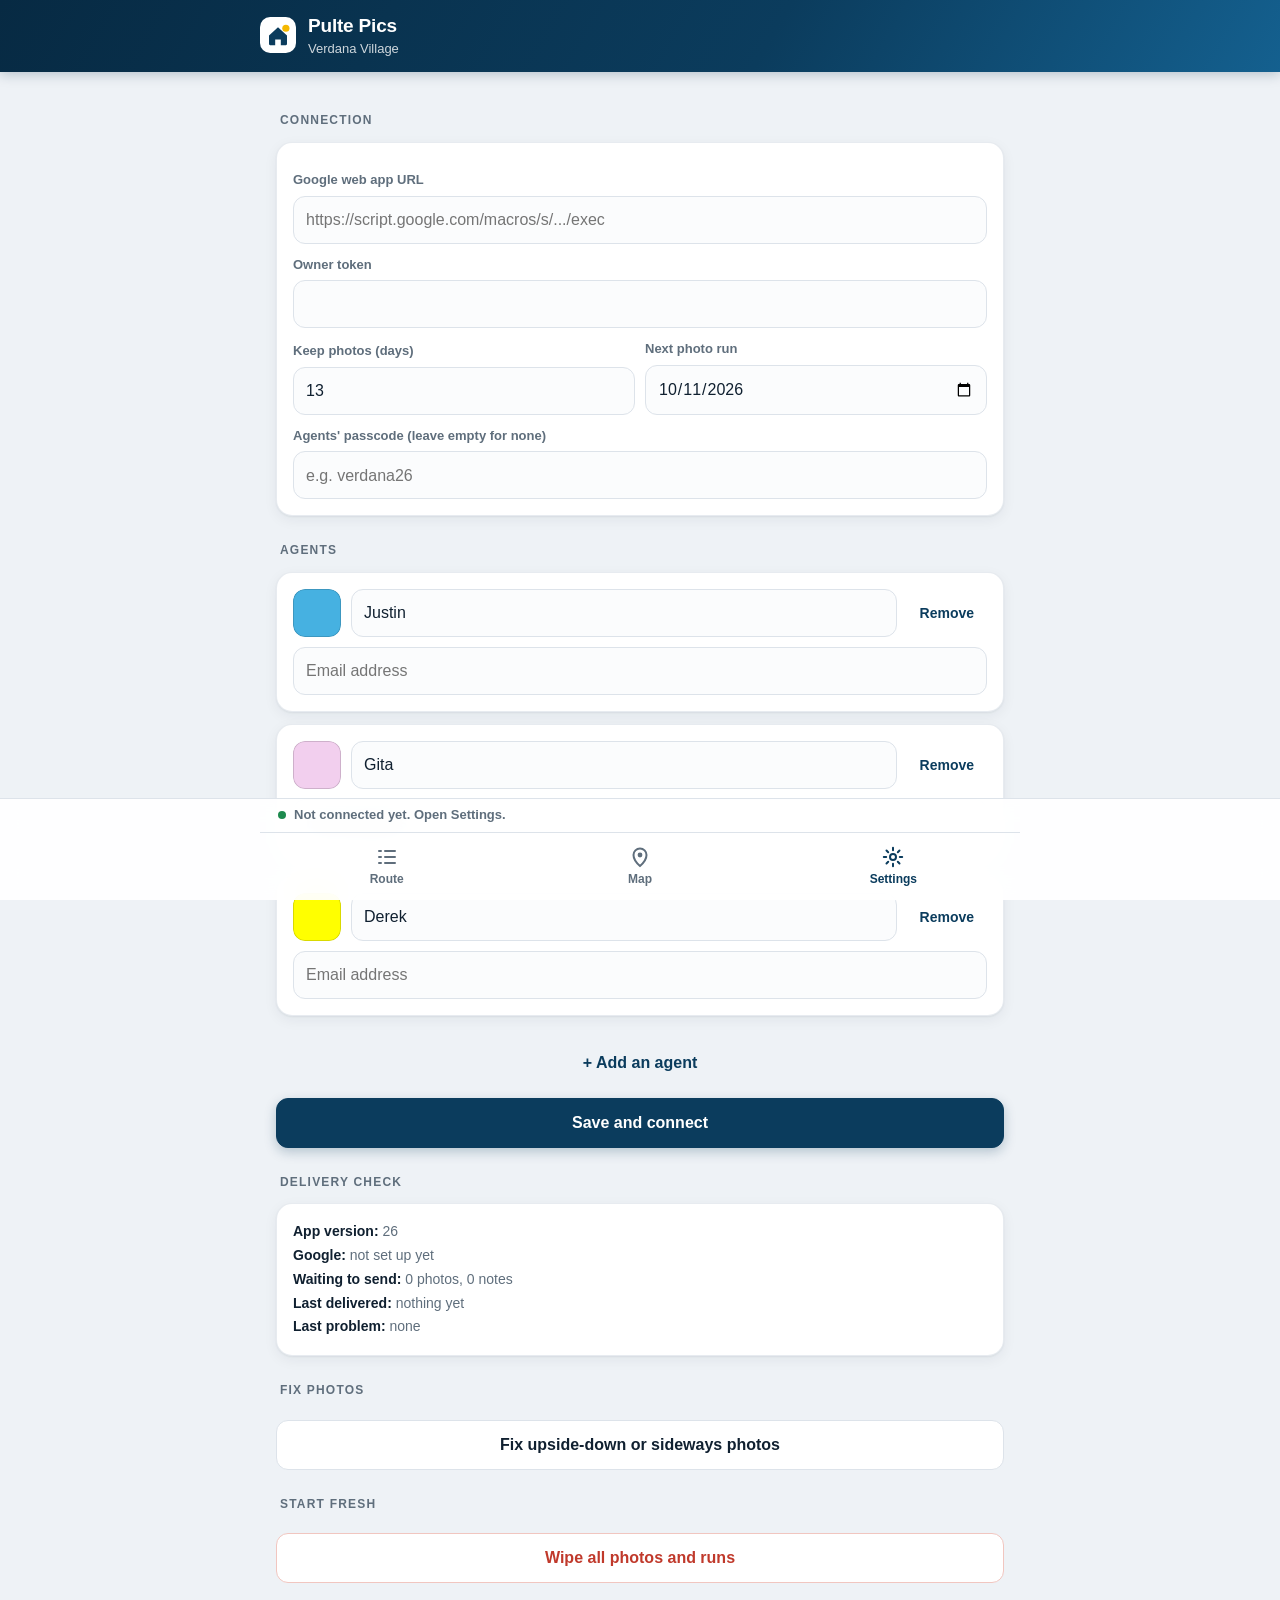
==== commit e2e7948f: "Next run lots: agents add and remove lots for the next run on their page (separate from this run's p" ====
--- a/docs/index.html
+++ b/docs/index.html
@@ -11,7 +11,7 @@
 <title>Pulte Pics</title>
 <link rel="manifest" href="manifest.webmanifest">
 <link rel="apple-touch-icon" href="icon.png">
-<link rel="stylesheet" href="style.css?v=25">
+<link rel="stylesheet" href="style.css?v=26">
 </head>
 <body>
 <header>
@@ -53,6 +53,15 @@
       </div>
     </div>
 
+    <div id="next-list-card" class="hide">
+      <h3 class="section">From the agents' list</h3>
+      <div class="card">
+        <p id="next-list-sum" style="margin-top:0"></p>
+        <div id="next-list-changes" class="muted"></div>
+        <div class="stack"><button class="primary" id="btn-next-list">Use the agents' list</button></div>
+      </div>
+    </div>
+
     <div id="past-picker" class="hide">
       <h3 class="section">Past runs</h3>
       <div class="card">
@@ -257,8 +266,8 @@
   </div>
 </nav>
 
-<script src="route.js?v=25"></script>
-<script src="mapread.js?v=25"></script>
-<script src="app.js?v=25"></script>
+<script src="route.js?v=26"></script>
+<script src="mapread.js?v=26"></script>
+<script src="app.js?v=26"></script>
 </body>
 </html>
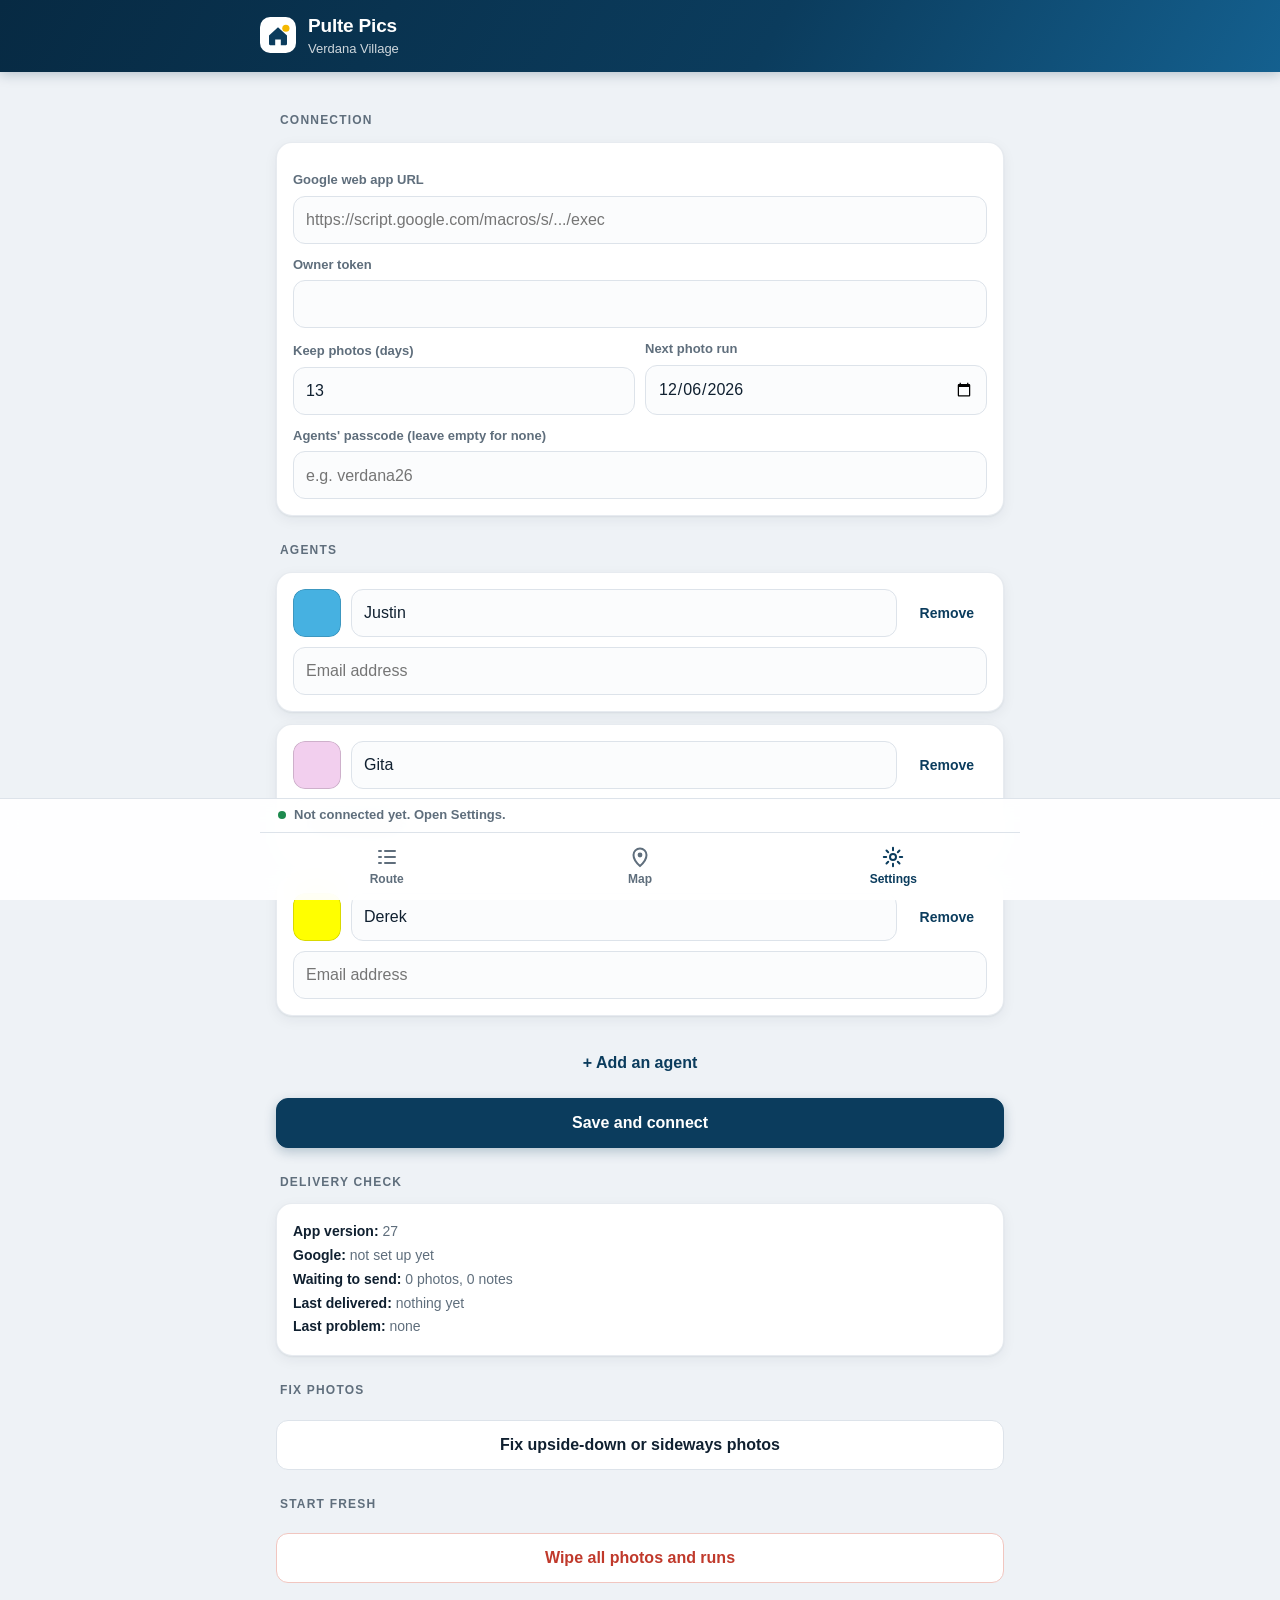
==== commit 6b0e0a31: "Next run date never shows a past run; app rolls a passed date forward; map pins come to the front on" ====
--- a/docs/index.html
+++ b/docs/index.html
@@ -11,7 +11,7 @@
 <title>Pulte Pics</title>
 <link rel="manifest" href="manifest.webmanifest">
 <link rel="apple-touch-icon" href="icon.png">
-<link rel="stylesheet" href="style.css?v=26">
+<link rel="stylesheet" href="style.css?v=27">
 </head>
 <body>
 <header>
@@ -266,8 +266,8 @@
   </div>
 </nav>
 
-<script src="route.js?v=26"></script>
-<script src="mapread.js?v=26"></script>
-<script src="app.js?v=26"></script>
+<script src="route.js?v=27"></script>
+<script src="mapread.js?v=27"></script>
+<script src="app.js?v=27"></script>
 </body>
 </html>
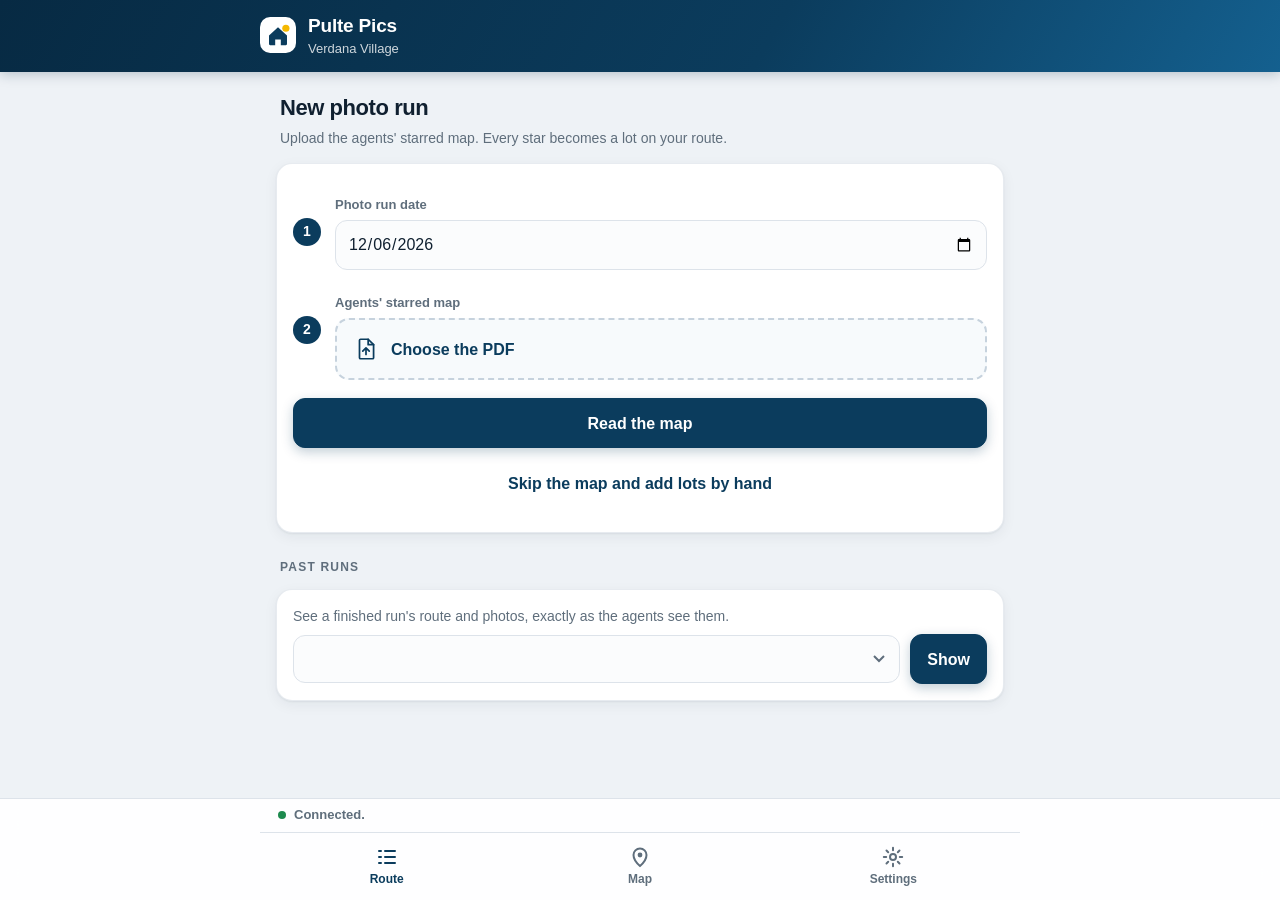
==== commit 0c18ab76: "Built-in web app URL, private restore link, safe first connect (loads agents/emails/passcode from Go" ====
--- a/docs/index.html
+++ b/docs/index.html
@@ -11,7 +11,7 @@
 <title>Pulte Pics</title>
 <link rel="manifest" href="manifest.webmanifest">
 <link rel="apple-touch-icon" href="icon.png">
-<link rel="stylesheet" href="style.css?v=27">
+<link rel="stylesheet" href="style.css?v=29">
 </head>
 <body>
 <header>
@@ -230,6 +230,11 @@
       <button class="primary" id="btn-save">Save and connect</button>
     </div>
     <p class="muted center" id="set-msg"></p>
+    <div class="card hide" id="restore-box">
+      <b>Never type your token again</b>
+      <p class="muted">Copy your private restore link and keep it in Apple Notes. If the phone ever forgets its settings, tap the link and you are reconnected. Do not share it: it works like a password.</p>
+      <button id="btn-restore">Copy my restore link</button>
+    </div>
     <div id="portal-links"></div>
     <h3 class="section">Delivery check</h3>
     <div class="card diag" id="diag"></div>
@@ -266,8 +271,8 @@
   </div>
 </nav>
 
-<script src="route.js?v=27"></script>
-<script src="mapread.js?v=27"></script>
-<script src="app.js?v=27"></script>
+<script src="route.js?v=29"></script>
+<script src="mapread.js?v=29"></script>
+<script src="app.js?v=29"></script>
 </body>
 </html>
